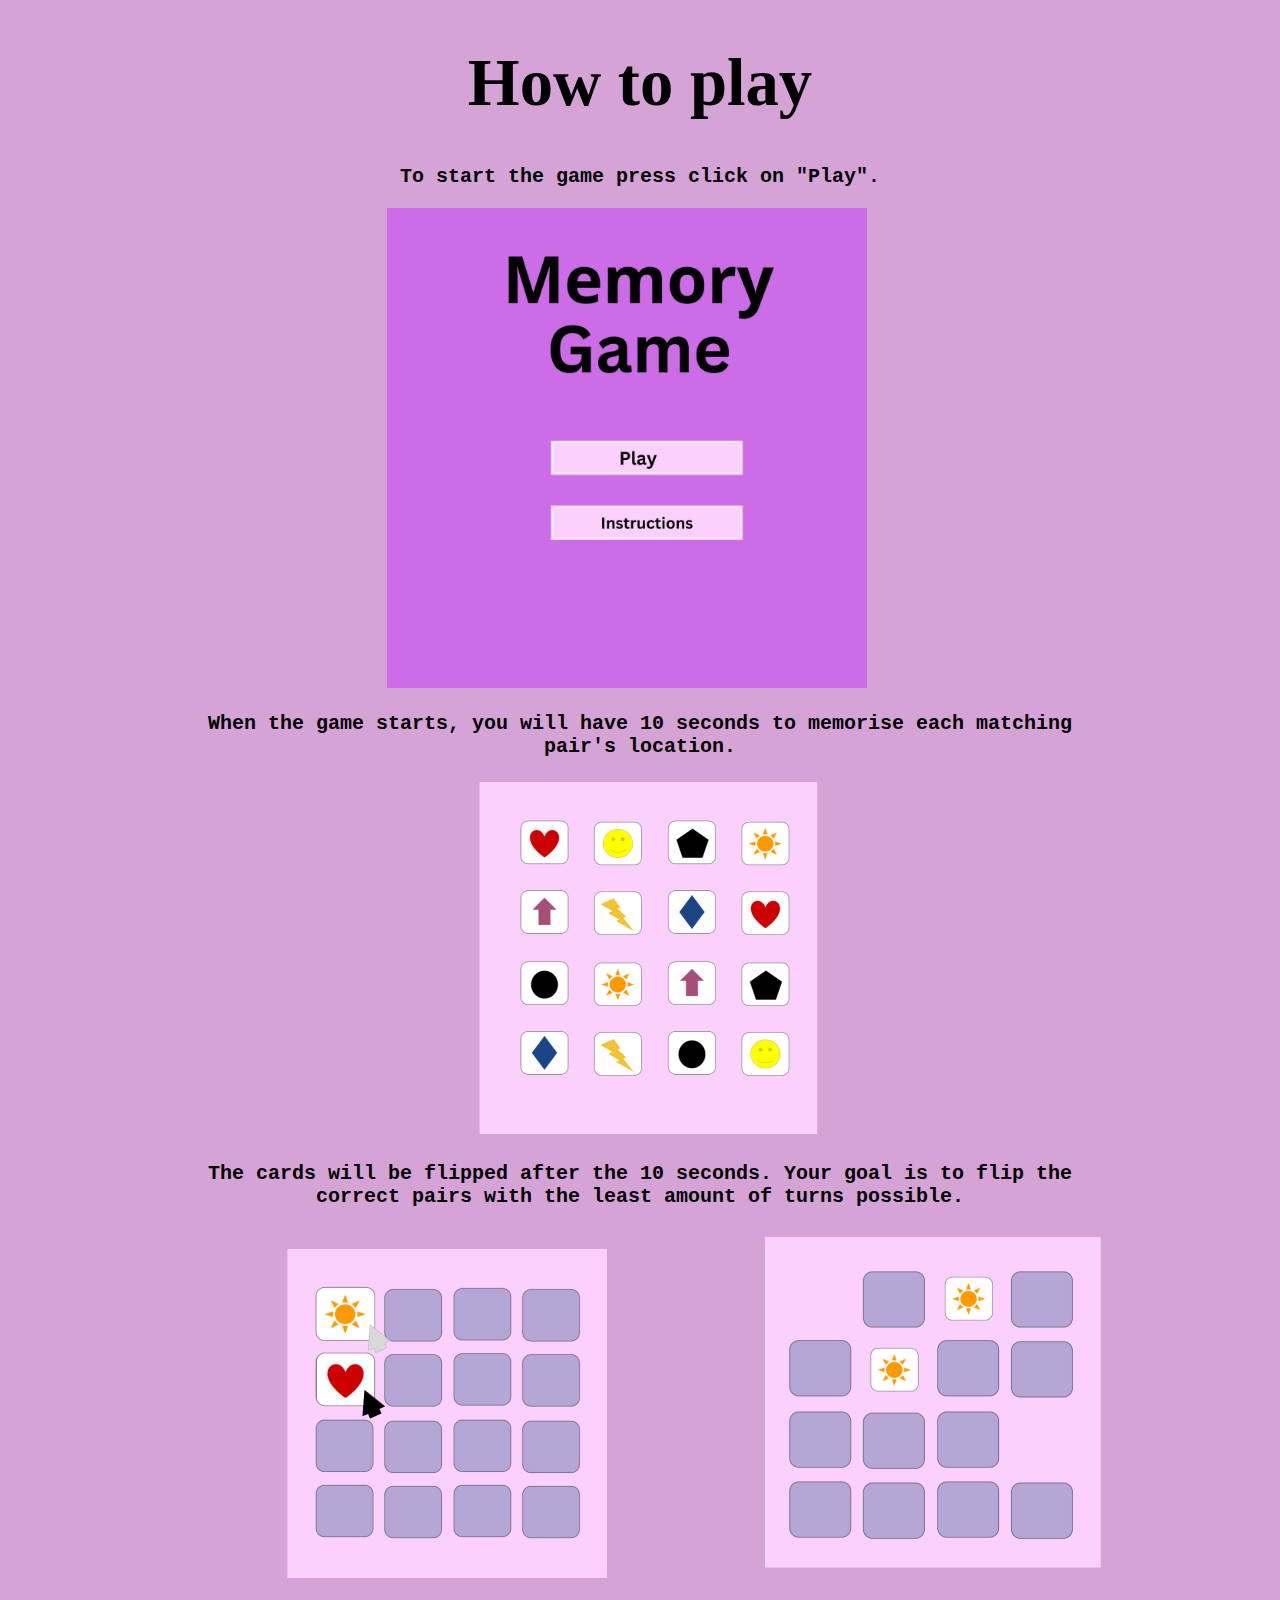
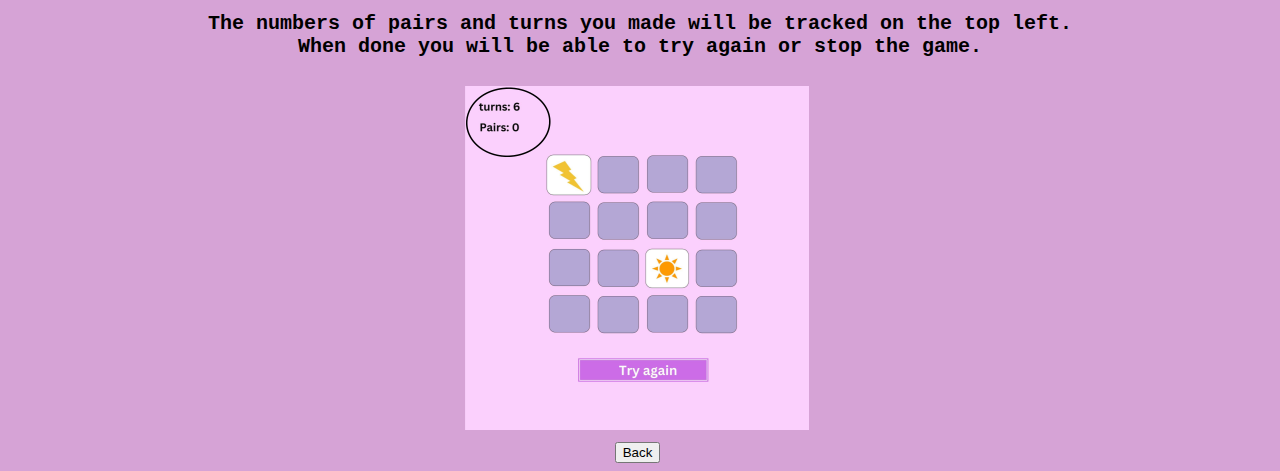
==== pages/instructions.html @ 348ce43f "just to sync" ====
<!DOCTYPE html>

<html>

<head>
  <title>Memory Card Game</title>
  <link rel = "stylesheet" href="../css/intro_page.css">

</head>

<body>


<h1>How to play</h1>
<p> To start the game press  click on "Play".</p>
<img src="../images/html_front_page.jpg"  style="margin-left: 30%;">
<p>When the game starts, you will have 10 seconds to memorise each matching pair's location.</p>
<img src="../images/card_view.png" style="margin-left: 30%;">
<p>The cards will be flipped after the 10 seconds. Your goal is to flip the correct pairs with the least amount of  turns possible.</p>

<img src="../images/card_flip.png" style="margin-left: 15%;" > <img src="../images/pairs (1).png">

<p> The numbers of pairs and turns you made will be tracked on the top left. When done you will be able to try again  or stop the game. </p>
<img src="../images/demo.png" style="margin-left: 30%;" >

<a href="../index.html">
  <button style="margin-left: 48%;"> Back</button>
  </a>



</body>


</html>
---- css/intro_page.css ----
h1 {
  font-size: 50pt;
  font-family:Georgia, 'Times New Roman', Times, serif ;
  text-align: center;
}

body {
  background-color: rgb(214, 163, 214);
}


ul {
  list-style: none;
  font-size: 15pt;
}


ul li a{
  text-decoration: none;

}

nav{
  background-color: darkorchid;
  text-align: center;
  display:contents;

}

p{
  font-size: 15pt;
  font-family:'Courier New', Courier, monospace;
  text-align: center;
  margin-left: 15%;
  margin-right: 15%;
  font-weight: bold;
  justify-self: center;
}


.button{
  margin-top: 10%;
  margin-left: 48%;

}
div button{
color: white;
width: 100px;
height: 50px;
border: none;
border-radius: 50px;
font-size: large;
background-color: rgb(154, 84, 220);
}




 img {
  width: 480px;

 }


*{
  box-sizing: border-box;

}

.column{
  float:left;
  width: 100px;
  height: 100px;
  padding:  10px;


}

.card {
width:  20px;
padding: 40px;
margin-bottom: 0.5%;
margin-left: 30%;
margin-top: 3%;
background-color: #f1f1f1;
border-radius: 10px;
box-shadow:3px 3px;

}









.stats{
  width: 30px;
  background-color: #f1f1f1;
  border-radius: 30px;
  padding: 30px;
  float: right;
  margin-right: 30%;
  margin-top: -5%;
}


.timer_box{
 width: 60px;
  background-color: #f1f1f1;
  float: left;
  border-radius: 10px;
  text-align: center;

}
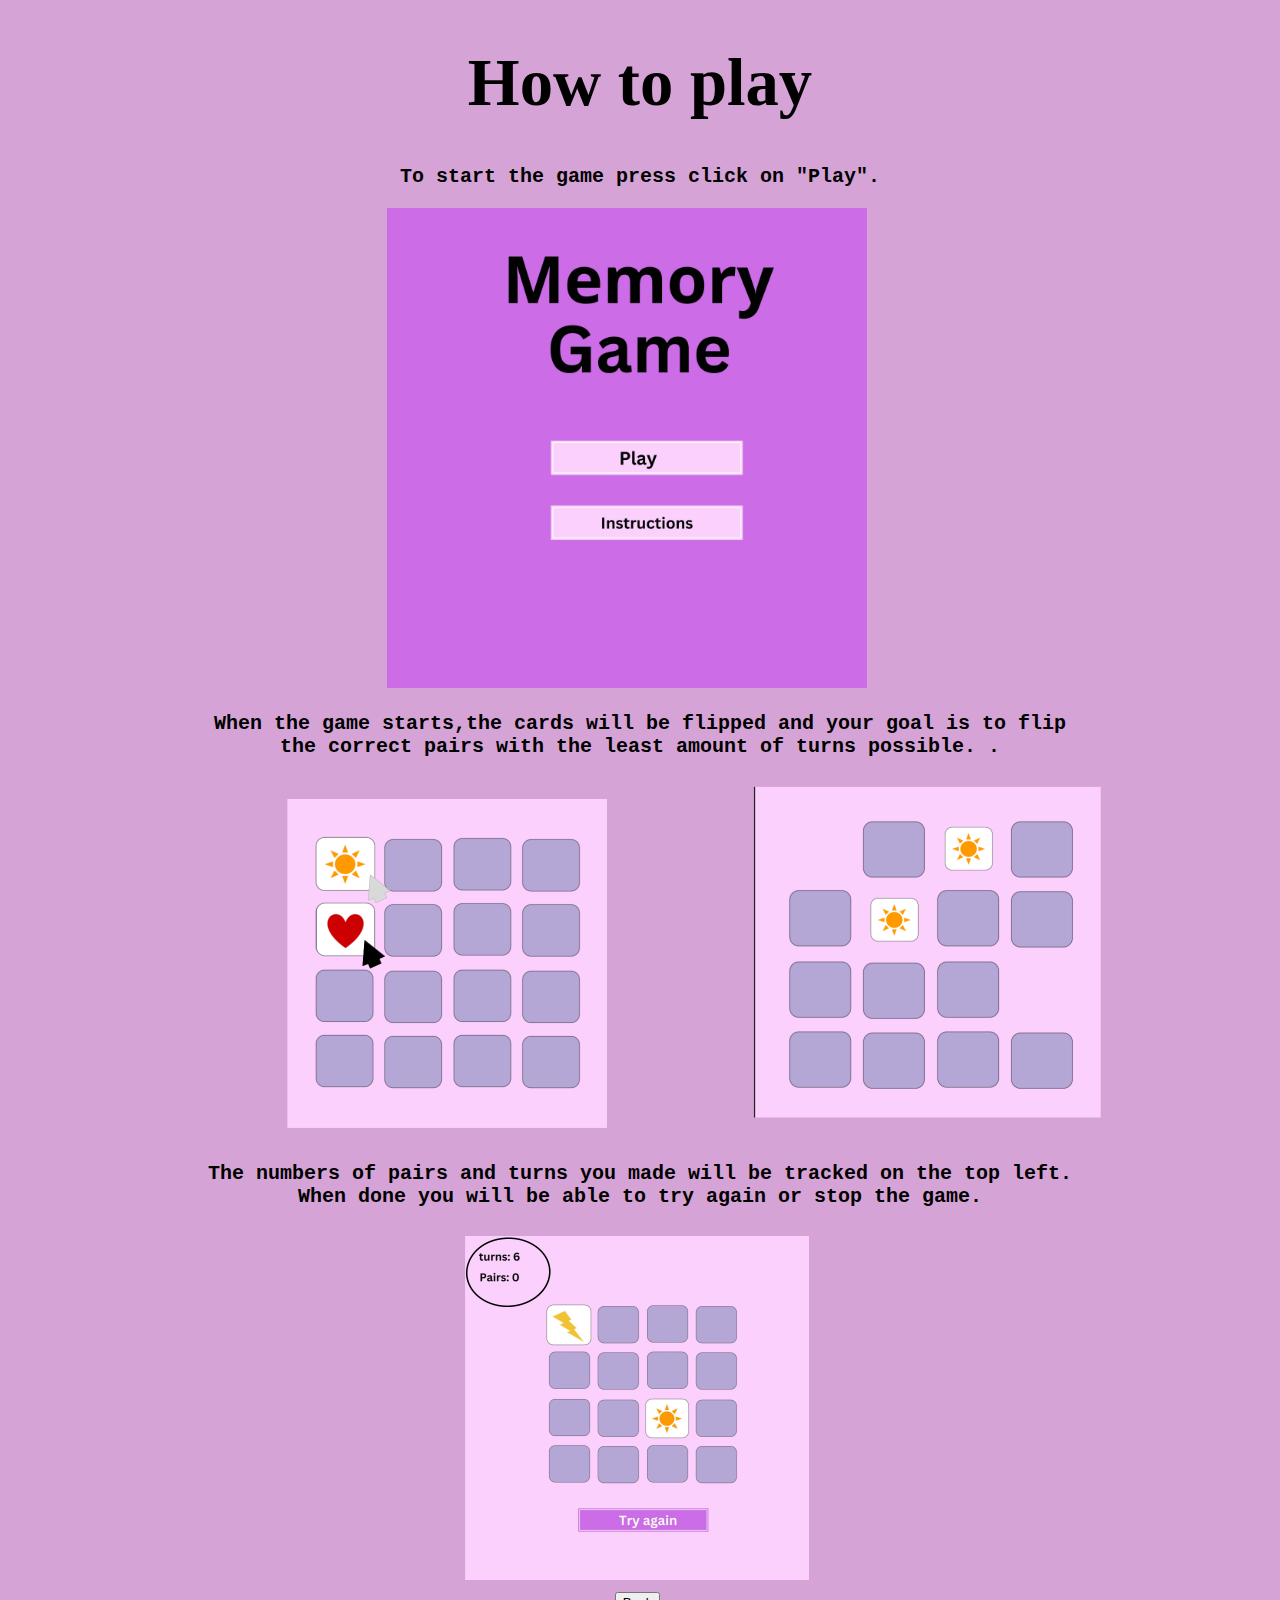
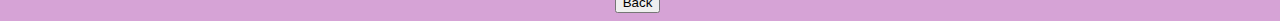
==== commit e36864a4: "pushing to get hub" ====
--- a/pages/instructions.html
+++ b/pages/instructions.html
@@ -10,15 +10,12 @@
 
 <body>
 
-
 <h1>How to play</h1>
 <p> To start the game press  click on "Play".</p>
 <img src="../images/html_front_page.jpg"  style="margin-left: 30%;">
-<p>When the game starts, you will have 10 seconds to memorise each matching pair's location.</p>
-<img src="../images/card_view.png" style="margin-left: 30%;">
-<p>The cards will be flipped after the 10 seconds. Your goal is to flip the correct pairs with the least amount of  turns possible.</p>
+<p>When the game starts,the cards will be flipped and your goal is to flip the correct pairs with the least amount of  turns possible. .</p>
 
-<img src="../images/card_flip.png" style="margin-left: 15%;" > <img src="../images/pairs (1).png">
+<img src="../images/card_flip.png" style="margin-left: 15%;" > <img src="../images/pairs.png">
 
 <p> The numbers of pairs and turns you made will be tracked on the top left. When done you will be able to try again  or stop the game. </p>
 <img src="../images/demo.png" style="margin-left: 30%;" >
--- a/css/intro_page.css
+++ b/css/intro_page.css
@@ -7,6 +7,7 @@
 body {
   background-color: rgb(214, 163, 214);
 }
+
 
 
 ul {
@@ -43,6 +44,13 @@
   margin-left: 48%;
 
 }
+
+.button2{
+  margin-top: 3%;
+  margin-left:42%;
+}
+
+
 div button{
 color: white;
 width: 100px;
@@ -67,44 +75,23 @@
 
 }
 
-.column{
-  float:left;
-  width: 100px;
-  height: 100px;
-  padding:  10px;
-
+.wrapper{
+  display: grid;
+  grid-template-columns: 100px 100px 100px 100px;
+  grid-gap: 10px;
 
 }
 
 .card {
-width:  20px;
-padding: 40px;
-margin-bottom: 0.5%;
-margin-left: 30%;
-margin-top: 3%;
-background-color: #f1f1f1;
-border-radius: 10px;
-box-shadow:3px 3px;
-
+width: 80px;
+margin-left: 210px;
 }
 
-
-
-
-
-
-
-
-
-.stats{
-  width: 30px;
-  background-color: #f1f1f1;
-  border-radius: 30px;
-  padding: 30px;
-  float: right;
-  margin-right: 30%;
-  margin-top: -5%;
-}
+.card2 {
+  width: 80px;
+  margin-left: 210px;
+  float: inline-end;
+  }
 
 
 .timer_box{
@@ -115,3 +102,14 @@
   text-align: center;
 
 }
+
+.move_box{
+
+  width: 60px;
+  background-color: #f1f1f1;
+  float: left;
+  border-radius: 10px;
+  text-align: center;
+  margin-left: 3%;
+
+}
